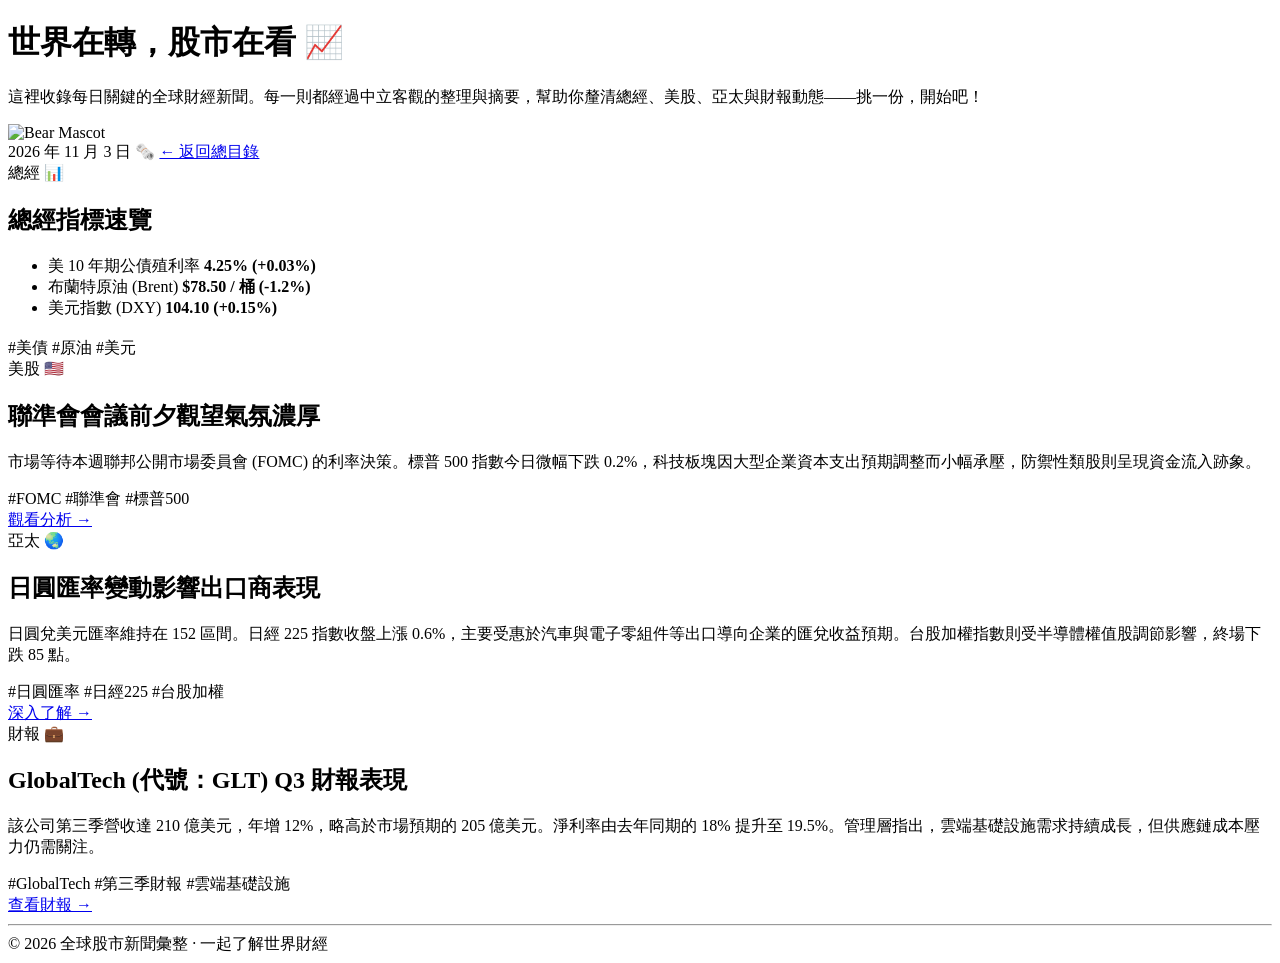
==== news/2026-11-03.html @ 46476886 "Add files via upload" ====
<!DOCTYPE html>
<html lang="zh-TW">
<head>
    <meta charset="UTF-8">
    <meta name="viewport" content="width=device-width, initial-scale=1.0">
    <title>2026-11-03 每日股市與財經新聞</title>
    <link rel="stylesheet" href="../assets/style.css">
</head>
<body>
    <div class="dashboard-container">
        <header class="main-header">
            <div class="header-text">
                <!-- 取消黃色 highlight 標籤 -->
                <h1>世界在轉，股市在看 📈</h1>
                <p>這裡收錄每日關鍵的全球財經新聞。每一則都經過中立客觀的整理與摘要，幫助你釐清總經、美股、亞太與財報動態——挑一份，開始吧！</p>
            </div>
            <div class="header-illustration">
                <img src="../images/bear-mascot.png" alt="Bear Mascot" class="mascot-img">
            </div>
        </header>

        <div class="nav-section">
            <span class="date-badge">2026 年 11 月 3 日 🗞️</span>
            <a href="../index.html" class="btn-back">← 返回總目錄</a>
        </div>

        <main class="news-grid">
            <section class="news-section">
                <span class="card-category">總經 📊</span>
                <h2>總經指標速覽</h2>
                <ul class="indicator-list">
                    <li><span>美 10 年期公債殖利率</span> <strong>4.25% (+0.03%)</strong></li>
                    <li><span>布蘭特原油 (Brent)</span> <strong>$78.50 / 桶 (-1.2%)</strong></li>
                    <li><span>美元指數 (DXY)</span> <strong>104.10 (+0.15%)</strong></li>
                </ul>
                <div class="card-tags" style="margin-top: 1.2rem;">
                    <span class="tag">#美債</span>
                    <span class="tag">#原油</span>
                    <span class="tag">#美元</span>
                </div>
            </section>

            <section class="news-section">
                <span class="card-category">美股 🇺🇸</span>
                <h2>聯準會會議前夕觀望氣氛濃厚</h2>
                <div class="news-item">
                    <p>市場等待本週聯邦公開市場委員會 (FOMC) 的利率決策。標普 500 指數今日微幅下跌 0.2%，科技板塊因大型企業資本支出預期調整而小幅承壓，防禦性類股則呈現資金流入跡象。</p>
                    <div class="card-tags">
                        <span class="tag">#FOMC</span>
                        <span class="tag">#聯準會</span>
                        <span class="tag">#標普500</span>
                    </div>
                    <!-- 加入真實的 Yahoo Finance 連結，並設定 target="_blank" 以開啟新分頁 -->
                    <a href="https://finance.yahoo.com/markets/stocks/" target="_blank" class="btn-action">觀看分析 →</a>
                </div>
            </section>

            <section class="news-section">
                <span class="card-category">亞太 🌏</span>
                <h2>日圓匯率變動影響出口商表現</h2>
                <div class="news-item">
                    <p>日圓兌美元匯率維持在 152 區間。日經 225 指數收盤上漲 0.6%，主要受惠於汽車與電子零組件等出口導向企業的匯兌收益預期。台股加權指數則受半導體權值股調節影響，終場下跌 85 點。</p>
                    <div class="card-tags">
                        <span class="tag">#日圓匯率</span>
                        <span class="tag">#日經225</span>
                        <span class="tag">#台股加權</span>
                    </div>
                    <!-- 加入真實的 Bloomberg Asia 連結，並設定開啟新分頁 -->
                    <a href="https://www.bloomberg.com/asia" target="_blank" class="btn-action">深入了解 →</a>
                </div>
            </section>

            <section class="news-section">
                <span class="card-category">財報 💼</span>
                <h2>GlobalTech (代號：GLT) Q3 財報表現</h2>
                <div class="news-item">
                    <p>該公司第三季營收達 210 億美元，年增 12%，略高於市場預期的 205 億美元。淨利率由去年同期的 18% 提升至 19.5%。管理層指出，雲端基礎設施需求持續成長，但供應鏈成本壓力仍需關注。</p>
                    <div class="card-tags">
                        <span class="tag">#GlobalTech</span>
                        <span class="tag">#第三季財報</span>
                        <span class="tag">#雲端基礎設施</span>
                    </div>
                    <!-- 加入真實的華爾街日報市場數據連結，並設定開啟新分頁 -->
                    <a href="https://www.wsj.com/market-data" target="_blank" class="btn-action">查看財報 →</a>
                </div>
            </section>
        </main>
        
        <hr class="dotted-divider">
        <footer class="footer-credit">
            © 2026 全球股市新聞彙整 · 一起了解世界財經
        </footer>
    </div>
</body>
</html>
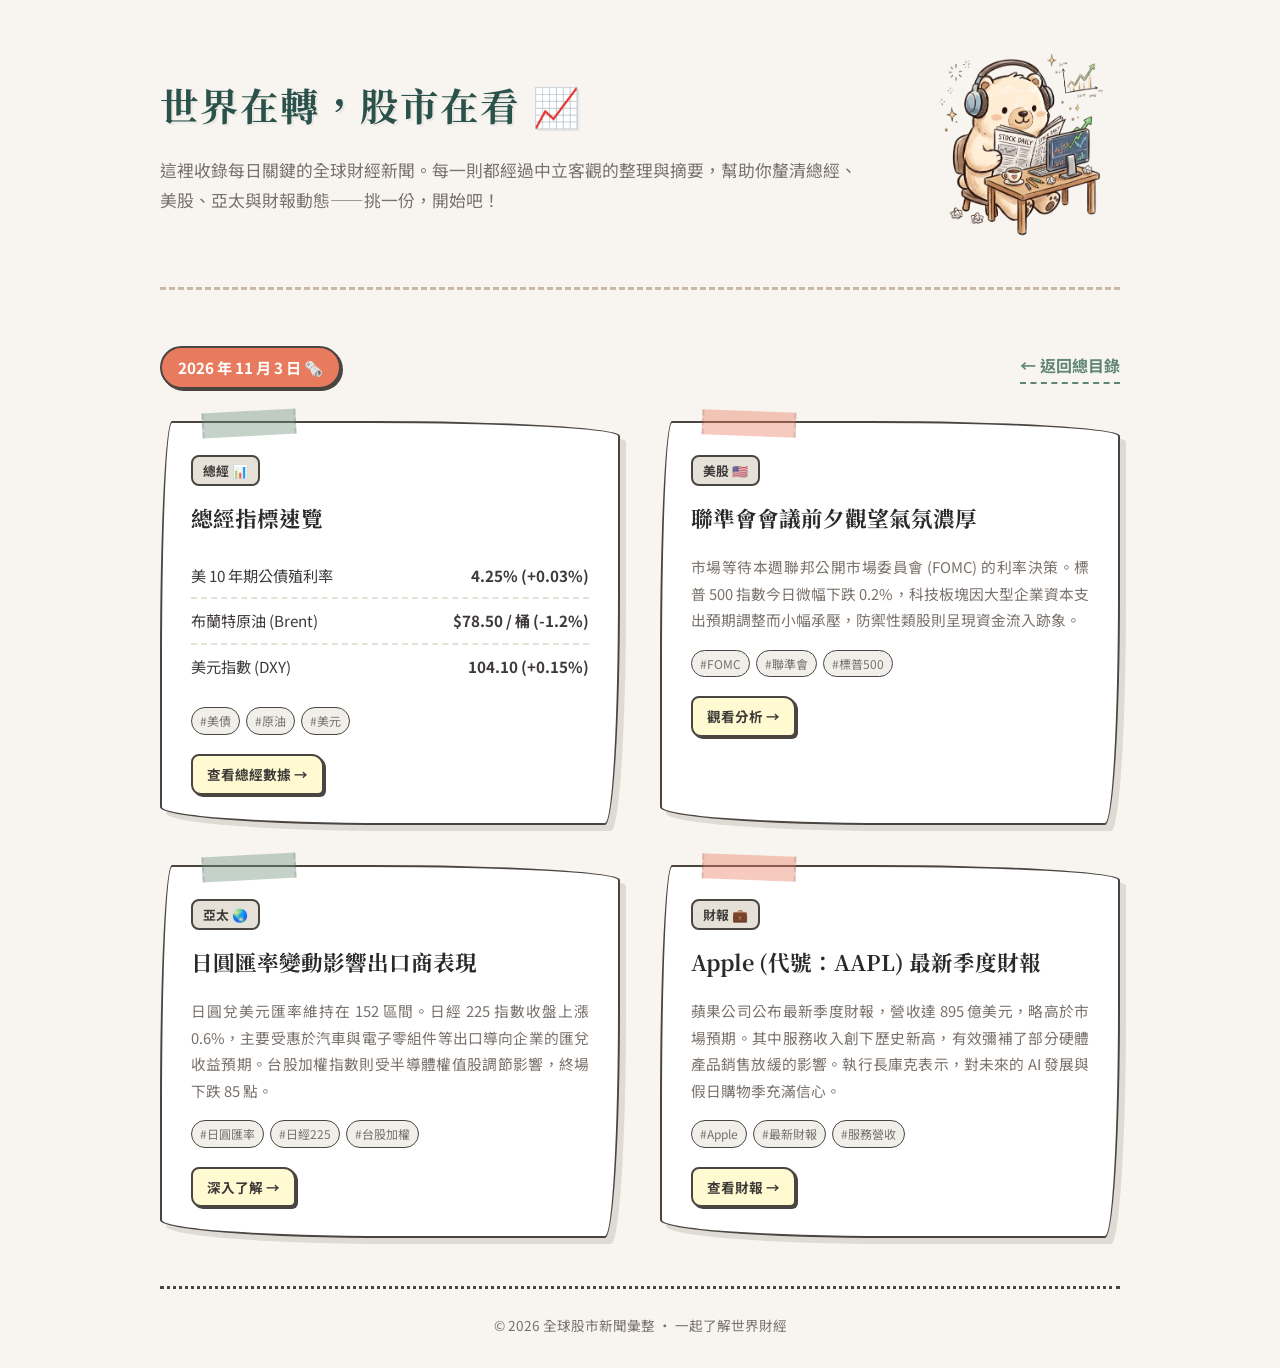
==== commit 66746192: "Add files via upload" ====
--- a/news/2026-11-03.html
+++ b/news/2026-11-03.html
@@ -10,7 +10,6 @@
     <div class="dashboard-container">
         <header class="main-header">
             <div class="header-text">
-                <!-- 取消黃色 highlight 標籤 -->
                 <h1>世界在轉，股市在看 📈</h1>
                 <p>這裡收錄每日關鍵的全球財經新聞。每一則都經過中立客觀的整理與摘要，幫助你釐清總經、美股、亞太與財報動態——挑一份，開始吧！</p>
             </div>
@@ -25,6 +24,7 @@
         </div>
 
         <main class="news-grid">
+            <!-- 總經區塊：已修正為正確的 hk.investing.com 連結 -->
             <section class="news-section">
                 <span class="card-category">總經 📊</span>
                 <h2>總經指標速覽</h2>
@@ -38,8 +38,10 @@
                     <span class="tag">#原油</span>
                     <span class="tag">#美元</span>
                 </div>
+                <a href="https://hk.investing.com/economic-calendar/" target="_blank" class="btn-action">查看總經數據 →</a>
             </section>
 
+            <!-- 美股區塊 -->
             <section class="news-section">
                 <span class="card-category">美股 🇺🇸</span>
                 <h2>聯準會會議前夕觀望氣氛濃厚</h2>
@@ -50,11 +52,11 @@
                         <span class="tag">#聯準會</span>
                         <span class="tag">#標普500</span>
                     </div>
-                    <!-- 加入真實的 Yahoo Finance 連結，並設定 target="_blank" 以開啟新分頁 -->
-                    <a href="https://finance.yahoo.com/markets/stocks/" target="_blank" class="btn-action">觀看分析 →</a>
+                    <a href="https://finance.yahoo.com/quote/%5EGSPC/" target="_blank" class="btn-action">觀看分析 →</a>
                 </div>
             </section>
 
+            <!-- 亞太區塊 -->
             <section class="news-section">
                 <span class="card-category">亞太 🌏</span>
                 <h2>日圓匯率變動影響出口商表現</h2>
@@ -65,23 +67,22 @@
                         <span class="tag">#日經225</span>
                         <span class="tag">#台股加權</span>
                     </div>
-                    <!-- 加入真實的 Bloomberg Asia 連結，並設定開啟新分頁 -->
-                    <a href="https://www.bloomberg.com/asia" target="_blank" class="btn-action">深入了解 →</a>
+                    <a href="https://tw.stock.yahoo.com/world-indices" target="_blank" class="btn-action">深入了解 →</a>
                 </div>
             </section>
 
+            <!-- 財報區塊 -->
             <section class="news-section">
                 <span class="card-category">財報 💼</span>
-                <h2>GlobalTech (代號：GLT) Q3 財報表現</h2>
+                <h2>Apple (代號：AAPL) 最新季度財報</h2>
                 <div class="news-item">
-                    <p>該公司第三季營收達 210 億美元，年增 12%，略高於市場預期的 205 億美元。淨利率由去年同期的 18% 提升至 19.5%。管理層指出，雲端基礎設施需求持續成長，但供應鏈成本壓力仍需關注。</p>
+                    <p>蘋果公司公布最新季度財報，營收達 895 億美元，略高於市場預期。其中服務收入創下歷史新高，有效彌補了部分硬體產品銷售放緩的影響。執行長庫克表示，對未來的 AI 發展與假日購物季充滿信心。</p>
                     <div class="card-tags">
-                        <span class="tag">#GlobalTech</span>
-                        <span class="tag">#第三季財報</span>
-                        <span class="tag">#雲端基礎設施</span>
+                        <span class="tag">#Apple</span>
+                        <span class="tag">#最新財報</span>
+                        <span class="tag">#服務營收</span>
                     </div>
-                    <!-- 加入真實的華爾街日報市場數據連結，並設定開啟新分頁 -->
-                    <a href="https://www.wsj.com/market-data" target="_blank" class="btn-action">查看財報 →</a>
+                    <a href="https://finance.yahoo.com/quote/AAPL/financials" target="_blank" class="btn-action">查看財報 →</a>
                 </div>
             </section>
         </main>
--- a/assets/style.css
+++ b/assets/style.css
@@ -0,0 +1,320 @@
+@import url('https://fonts.googleapis.com/css2?family=Gaegu&family=Noto+Sans+TC:wght@400;700&family=Noto+Serif+TC:wght@700&display=swap');
+
+:root {
+    --bg-color: #F8F5F0; 
+    --text-primary: #3E3A39; 
+    --text-secondary: #79716B; 
+    --border-color: #4A4541; 
+    --card-bg: #FFFFFF;
+    --primary-accent: #E87A5D; 
+    --link-color: #5F8575; 
+}
+
+body {
+    font-family: "Noto Sans TC", sans-serif;
+    background-color: var(--bg-color);
+    color: var(--text-primary);
+    line-height: 1.8;
+    margin: 0;
+    padding: 30px 20px;
+}
+
+.dashboard-container {
+    max-width: 960px;
+    margin: 0 auto;
+}
+
+.main-header {
+    display: flex;
+    flex-direction: column;
+    align-items: center;
+    gap: 20px;
+    margin-bottom: 3.5rem;
+    padding-bottom: 2rem;
+    border-bottom: 3px dashed #C8B9A6;
+    text-align: left;
+}
+
+@media (min-width: 768px) {
+    .main-header {
+        flex-direction: row;
+        justify-content: space-between;
+        align-items: center;
+    }
+}
+
+.header-text {
+    flex: 1; 
+    padding-right: 30px; 
+}
+
+.header-text h1 {
+    font-family: "Noto Serif TC", serif;
+    font-size: 2.4rem;
+    color: #2A524A;
+    margin: 0 0 1rem 0;
+    text-shadow: 2px 2px 0px rgba(0,0,0,0.05);
+    letter-spacing: 2px;
+}
+
+.header-text p {
+    font-size: 1.05rem;
+    color: var(--text-secondary);
+    margin: 0;
+}
+
+.header-illustration {
+    flex: 0 0 200px; 
+    display: flex;
+    justify-content: flex-end;
+}
+
+.mascot-img {
+    width: 100%;
+    max-width: 200px; 
+    height: auto;
+    object-fit: contain;
+}
+
+.nav-section {
+    display: flex;
+    justify-content: space-between;
+    align-items: center;
+    margin-bottom: 2rem;
+}
+
+.date-badge {
+    background-color: var(--primary-accent);
+    color: white;
+    padding: 6px 16px;
+    border-radius: 30px;
+    font-weight: bold;
+    font-size: 0.95rem;
+    border: 2px solid var(--border-color);
+    box-shadow: 2px 2px 0px var(--border-color);
+}
+
+.news-grid {
+    display: grid;
+    grid-template-columns: 1fr;
+    gap: 2.5rem;
+}
+
+@media (min-width: 768px) {
+    .news-grid {
+        grid-template-columns: repeat(2, 1fr);
+    }
+}
+
+.news-section {
+    position: relative;
+    background: var(--card-bg);
+    border: 2.5px solid var(--border-color);
+    border-radius: 12px 250px 15px 230px / 240px 15px 230px 18px;
+    padding: 2rem 1.8rem 1.8rem 1.8rem;
+    box-shadow: 6px 6px 0px rgba(74, 69, 65, 0.15);
+    transition: transform 0.2s ease;
+}
+
+.news-section:hover {
+    transform: translate(-2px, -2px);
+    box-shadow: 8px 8px 0px rgba(74, 69, 65, 0.2);
+}
+
+.news-section::before {
+    content: "";
+    position: absolute;
+    top: -12px;
+    left: 40px;
+    width: 90px;
+    height: 25px;
+    background-color: rgba(107, 142, 120, 0.4); 
+    transform: rotate(-3deg);
+    border-left: 2px dashed rgba(0,0,0,0.1);
+    border-right: 2px dashed rgba(0,0,0,0.1);
+}
+
+.news-section:nth-child(2n)::before {
+    background-color: rgba(232, 122, 93, 0.4); 
+    transform: rotate(2deg);
+}
+
+.card-category {
+    display: inline-block;
+    background-color: #E6E1D8;
+    color: var(--text-primary);
+    border: 2px solid var(--border-color);
+    border-radius: 8px;
+    padding: 2px 10px;
+    font-size: 0.8rem;
+    font-weight: bold;
+    margin-bottom: 0.8rem;
+}
+
+.news-section h2 {
+    font-family: "Noto Serif TC", serif;
+    font-size: 1.35rem;
+    margin: 0 0 1rem 0;
+    color: #2C2A29;
+}
+
+.indicator-list {
+    list-style: none;
+    padding: 0;
+    margin: 0;
+}
+
+.indicator-list li {
+    display: flex;
+    justify-content: space-between;
+    padding: 0.5rem 0;
+    border-bottom: 2px dashed #E6E1D8;
+    font-size: 0.95rem;
+}
+
+.indicator-list li:last-child {
+    border-bottom: none;
+}
+
+.news-item h3 {
+    font-size: 1.05rem;
+    margin: 0 0 0.6rem 0;
+    color: var(--text-primary);
+    line-height: 1.4;
+}
+
+.news-item p {
+    margin: 0 0 1rem 0;
+    font-size: 0.92rem;
+    color: var(--text-secondary);
+    text-align: justify;
+}
+
+.card-tags {
+    display: flex;
+    flex-wrap: wrap;
+    gap: 6px;
+    margin-bottom: 1.2rem;
+}
+
+.tag {
+    background-color: #F1EFEA;
+    border: 1.5px solid var(--border-color);
+    border-radius: 20px;
+    padding: 2px 8px;
+    font-size: 0.75rem;
+    color: var(--text-secondary);
+}
+
+.btn-action {
+    display: inline-block;
+    background-color: #FFFAD1;
+    color: var(--text-primary);
+    border: 2px solid var(--border-color);
+    border-radius: 8px 12px 6px 10px;
+    padding: 6px 14px;
+    font-size: 0.85rem;
+    font-weight: bold;
+    text-decoration: none;
+    box-shadow: 2px 2px 0px var(--border-color);
+    cursor: pointer;
+    transition: all 0.1s;
+}
+
+.btn-action:hover {
+    background-color: #FFF6A3;
+    transform: translateY(1px);
+    box-shadow: 1px 1px 0px var(--border-color);
+    text-decoration: none;
+}
+
+.btn-back {
+    display: inline-block;
+    border-bottom: 2px dashed var(--link-color);
+    color: var(--link-color);
+    font-weight: bold;
+    text-decoration: none;
+    padding-bottom: 2px;
+}
+
+.btn-back:hover {
+    color: var(--primary-accent);
+    border-bottom-color: var(--primary-accent);
+}
+
+.dotted-divider {
+    border: none;
+    border-top: 3px dotted var(--border-color);
+    margin: 3rem 0 1.5rem 0;
+}
+
+.footer-credit {
+    text-align: center;
+    font-size: 0.85rem;
+    color: var(--text-secondary);
+}
+
+/* 首頁目錄卡片外觀與互動特效 */
+.news-directory {
+    list-style: none;
+    padding: 0;
+    margin: 0;
+}
+
+.news-card {
+    background: white;
+    border: 2.5px solid var(--border-color);
+    border-radius: 8px 180px 6px 150px / 100px 8px 120px 10px;
+    padding: 1.2rem 1.8rem;
+    margin-bottom: 1.2rem;
+    display: flex;
+    justify-content: space-between;
+    align-items: center;
+    box-shadow: 4px 4px 0px rgba(74, 69, 65, 0.1);
+    transition: all 0.2s ease;
+}
+
+/* 滑鼠移過去時，整張卡片會浮起並改變邊框顏色，暗示可互動 */
+.news-card:hover {
+    transform: translateY(-3px);
+    box-shadow: 6px 6px 0px rgba(74, 69, 65, 0.15);
+    border-color: var(--primary-accent);
+}
+
+.news-title {
+    display: flex;
+    align-items: center;
+    gap: 12px;
+    font-family: "Noto Serif TC", serif;
+    font-size: 1.15rem;
+    color: var(--text-primary);
+    font-weight: bold;
+}
+
+.latest-tag {
+    background-color: var(--primary-accent);
+    color: white;
+    border: none;
+}
+
+/* 點擊閱讀按鈕 */
+.btn-read {
+    background-color: var(--link-color);
+    color: white;
+    padding: 8px 18px;
+    border-radius: 20px 8px 20px 8px;
+    text-decoration: none;
+    font-weight: bold;
+    font-size: 0.95rem;
+    border: 2px solid var(--border-color);
+    box-shadow: 2px 2px 0px var(--border-color);
+    transition: all 0.1s;
+}
+
+.btn-read:hover {
+    background-color: #4A6B5D;
+    transform: translateY(2px);
+    box-shadow: 0px 0px 0px var(--border-color);
+    color: white;
+    text-decoration: none;
+}
